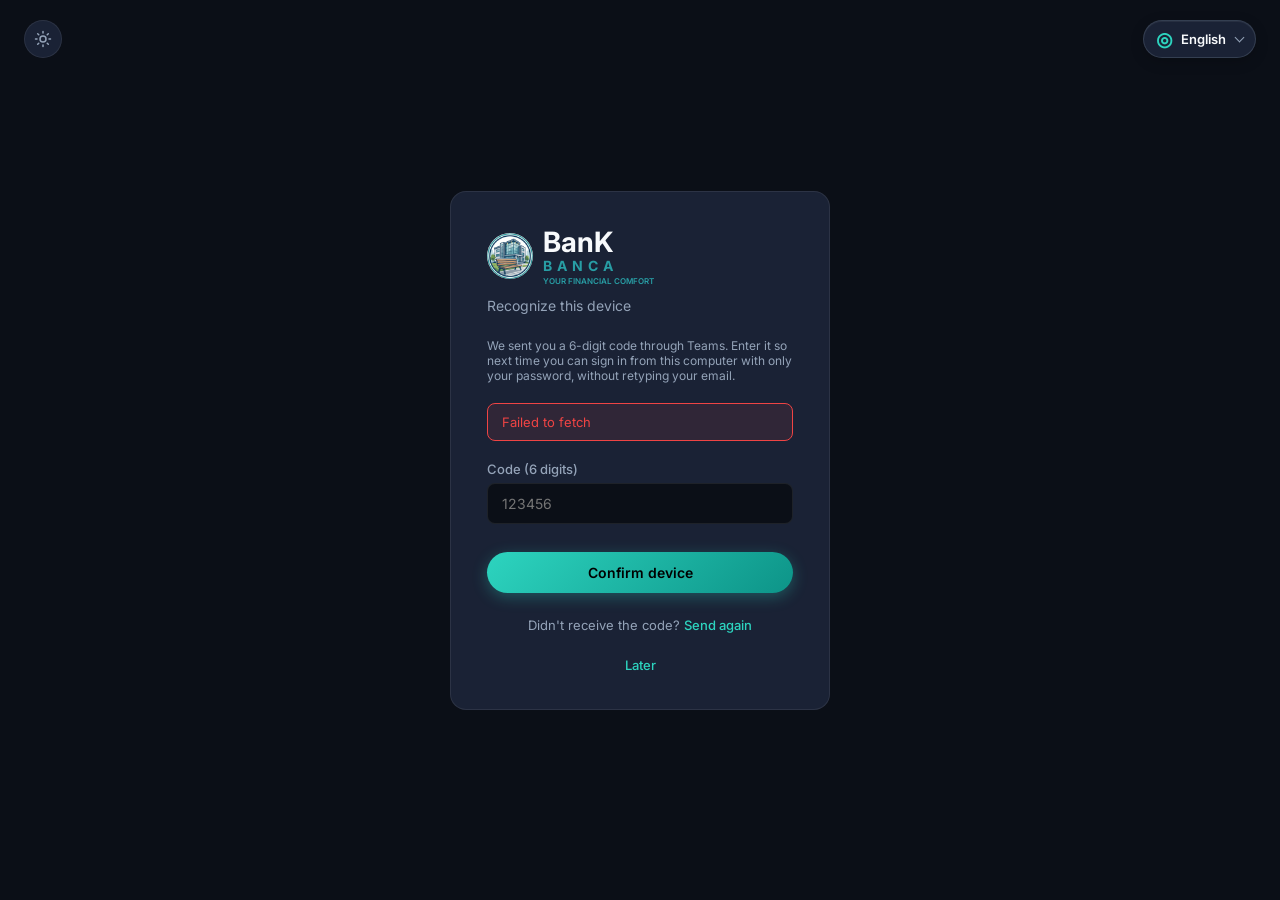
==== frontend/enroll-device.html @ 0f559b2b "first commit" ====
<!DOCTYPE html>
<html lang="en" data-i18n-title="enrollment.title">
<head>
    <script>try { if (localStorage.getItem('bank_preferred_language') && localStorage.getItem('bank_preferred_language') !== 'ro') document.documentElement.classList.add('i18n-pending'); } catch (_) {}</script>
    <script>try { if (localStorage.getItem('bank_theme') === 'light') document.documentElement.setAttribute('data-theme', 'light'); } catch (_) {}</script>
    <meta charset="UTF-8">
    <meta name="viewport" content="width=device-width, initial-scale=1.0">
    <title data-i18n="enrollment.title">Verifică dispozitivul - BanK</title>
    <link href="https://fonts.googleapis.com/css2?family=Inter:wght@400;500;600;700&display=swap" rel="stylesheet">
    <link rel="stylesheet" href="style.css">
</head>
<body class="auth-body">
    <div class="auth-page">
        <div class="auth-card">
            <div class="logo">
                <img class="logo-mark" src="static/bank-mark.jpg" alt="">
                <span class="logo-text">
                    <span class="logo-name">BanK</span>
                    <span class="logo-bank">BANCA</span>
                    <span class="logo-tagline" data-i18n="brand.tagline">CONFORTUL TAU FINANCIAR</span>
                </span>
            </div>
            <p class="auth-subtitle" data-i18n="enrollment.heading">Recunoaște acest dispozitiv</p>
            <p class="field-hint" style="margin-bottom: 20px;">
                <span data-i18n="enrollment.description">Ți-am trimis un cod de 6 cifre prin Teams. Introdu-l ca data viitoare să poți intra de pe acest calculator doar cu parola, fără să retastezi emailul.</span>
            </p>

            <div class="auth-error" id="enroll-error" hidden></div>

            <form id="enroll-form">
                <label class="field-label" for="enroll-code" data-i18n="recovery.code_label">Cod (6 cifre)</label>
                <input class="field-input" type="text" id="enroll-code" required inputmode="numeric" pattern="\d{6}" maxlength="6" placeholder="123456" autocomplete="one-time-code">

                <button class="btn btn-primary auth-submit" type="submit" data-i18n="enrollment.confirm">Confirmă dispozitivul</button>
            </form>

            <p class="auth-switch">
                <span data-i18n="recovery.resend_prompt">Nu a venit codul?</span> <a href="#" id="resend-code-link" data-i18n="recovery.resend">Trimite din nou</a>
            </p>
            <p class="auth-switch"><a href="index.html" data-i18n="enrollment.later">Mai târziu</a></p>
        </div>
    </div>

    <script src="api.js"></script>
    <script src="language.js"></script>
    <script src="theme.js"></script>
    <script>
        const errorEl = document.getElementById('enroll-error');

        async function requestCode() {
            try {
                await apiFetch('/trusted-devices/enroll/request', { method: 'POST' });
            } catch (err) {
                errorEl.textContent = err.message;
                errorEl.hidden = false;
            }
        }

        // Fires automatically on load - the user already has a session
        // (they just registered), so there's nothing to type before the
        // first code is sent.
        requestCode();

        document.getElementById('resend-code-link').addEventListener('click', (event) => {
            event.preventDefault();
            errorEl.hidden = true;
            requestCode();
        });

        document.getElementById('enroll-form').addEventListener('submit', async (event) => {
            event.preventDefault();
            errorEl.hidden = true;
            try {
                await apiFetch('/trusted-devices/enroll/verify', {
                    method: 'POST',
                    body: JSON.stringify({ code: document.getElementById('enroll-code').value }),
                });
                window.location.href = 'index.html';
            } catch (err) {
                errorEl.textContent = err.message;
                errorEl.hidden = false;
            }
        });
    </script>
</body>
</html>
---- frontend/style.css ----
:root {
    /* Color Palette (dark theme - default) */
    --bg-dark: #0B0F17;
    --bg-surface: #1A2235;
    --bg-surface-hover: #232d46;
    --primary-teal: #2DD4BF;
    --primary-teal-hover: #1ebba6;
    --secondary-blue: #3b82f6;
    --text-main: #F8FAFC;
    --text-muted: #94A3B8;
    --income-green: #10B981;
    --expense-red: #EF4444;
    --frozen-blue: #7dd3fc;
    --warning-amber: #f59e0b;
    --border-color: rgba(255, 255, 255, 0.08);

    /* The AI avatar's gradient (below) needs to stay vivid in both themes -
       unlike --primary-teal, which gets darkened for the light theme so it
       stays readable as text/borders on white. Kept out of the light-theme
       override block on purpose: same value in both themes. */
    --avatar-gradient-start: #2DD4BF;
    --avatar-gradient-end: #3b82f6;

    /* Text color for the handful of buttons/bubbles filled solid with
       --primary-teal (Generează card virtual, the send button, the user's
       own chat bubble, the active onboarding tab). Black reads fine on the
       vivid mint teal above, but --primary-teal darkens quite a bit for the
       light theme (contrast as *text* on white, see below) and black on
       that darker teal looks muddy - white is the better pairing there. */
    --on-teal-text: #000;

    /* Neutral tint used for subtle fills/hovers on top of a surface (a
       fraction of --text-main, in effect). Flipped to a dark tint in the
       light theme below so hover/fill states stay visible on white. */
    --overlay-02: rgba(255, 255, 255, 0.02);
    --overlay-03: rgba(255, 255, 255, 0.03);
    --overlay-04: rgba(255, 255, 255, 0.04);
    --overlay-05: rgba(255, 255, 255, 0.05);
    --overlay-06: rgba(255, 255, 255, 0.06);
    --overlay-08: rgba(255, 255, 255, 0.08);
    --overlay-1: rgba(255, 255, 255, 0.1);
    --overlay-2: rgba(255, 255, 255, 0.2);
    --overlay-5: rgba(255, 255, 255, 0.5);

    /* Translucent variants of --bg-dark/--bg-surface, for glass-effect
       panels layered over backdrop-filter: blur(). Kept as separate
       properties (rather than computed from the opaque ones) since CSS
       can't derive an rgba() from a hex custom property. */
    --header-bg: rgba(11, 15, 23, 0.8);
    --surface-translucent: rgba(26, 34, 53, 0.95);

    /* Spacing & Layout */
    --border-radius: 16px;
    --border-radius-sm: 8px;
    --sidebar-width: 260px;
    --header-height: 70px;
    --transition: all 0.3s ease;
}

/* --- Light theme ---
   Applied by setting data-theme="light" on <html> (see theme.js). Every
   color above is a custom property, so this block is the only place the
   light palette needs to live - the rest of the stylesheet just reacts. */
[data-theme="light"] {
    --bg-dark: #F1F5F9;
    --bg-surface: #FFFFFF;
    --bg-surface-hover: #EEF2F6;
    /* Darker than the dark-theme teal/blue/green/red so text set in these
       colors (transaction amounts, links, status labels - not just fills)
       stays readable on a white background. */
    --primary-teal: #0F766E;
    --primary-teal-hover: #0D9488;
    --secondary-blue: #2563EB;
    --text-main: #0F172A;
    --text-muted: #55647A;
    --income-green: #059669;
    --expense-red: #DC2626;
    --frozen-blue: #0369A1;
    --warning-amber: #B45309;
    --border-color: #E2E8F0;

    --overlay-02: rgba(15, 23, 42, 0.02);
    --overlay-03: rgba(15, 23, 42, 0.03);
    --overlay-04: rgba(15, 23, 42, 0.04);
    --overlay-05: rgba(15, 23, 42, 0.05);
    --overlay-06: rgba(15, 23, 42, 0.06);
    --overlay-08: rgba(15, 23, 42, 0.08);
    --overlay-1: rgba(15, 23, 42, 0.1);
    --overlay-2: rgba(15, 23, 42, 0.2);
    --overlay-5: rgba(15, 23, 42, 0.5);

    --header-bg: rgba(241, 245, 249, 0.8);
    --surface-translucent: rgba(255, 255, 255, 0.95);

    --on-teal-text: #fff;
}

* {
    margin: 0;
    padding: 0;
    box-sizing: border-box;
    font-family: 'Inter', sans-serif;
}

body {
    background-color: var(--bg-dark);
    color: var(--text-main);
    overflow: hidden; /* Prevent body scroll, handle inside main */
}

.app-container {
    display: flex;
    height: 100vh;
    width: 100vw;
}

/* Sidebar */
.sidebar {
    width: var(--sidebar-width);
    background-color: var(--bg-dark);
    border-right: 1px solid var(--border-color);
    display: flex;
    flex-direction: column;
    padding: 24px;
}

.logo {
    display: flex;
    align-items: center;
    gap: 10px;
    margin-bottom: 40px;
    width: fit-content;
    max-width: 100%;
}

.logo-mark {
    width: 52px;
    height: 52px;
    flex: 0 0 52px;
    border-radius: 50%;
    object-fit: cover;
}

.logo-text {
    display: flex;
    min-width: 0;
    flex-direction: column;
    line-height: 1;
}

.logo-name {
    color: var(--text-main);
    font-size: 28px;
    font-weight: 700;
}

.logo-bank {
    color: #289da4;
    font-size: 14px;
    font-weight: 700;
    letter-spacing: 5px;
    margin-top: 3px;
}

.logo-tagline {
    color: #289da4;
    font-size: 8px;
    font-weight: 600;
    margin-top: 4px;
    white-space: nowrap;
}

.sidebar .logo {
    align-self: center;
}

.nav-menu {
    display: flex;
    flex-direction: column;
    gap: 12px;
}

.conversation-history {
    display: flex;
    flex: 1;
    min-height: 0;
    flex-direction: column;
    margin-top: 24px;
    padding-top: 20px;
    border-top: 1px solid var(--border-color);
}

.conversation-history[hidden] {
    display: none;
}

.conversation-history-header {
    padding: 0 8px 10px;
}

.conversation-history-header h2 {
    color: var(--text-muted);
    font-size: 11px;
    font-weight: 600;
    letter-spacing: 0.06em;
    text-transform: uppercase;
}

.conversation-history-list {
    display: flex;
    min-height: 0;
    flex-direction: column;
    gap: 4px;
    overflow-y: auto;
    scrollbar-color: var(--bg-surface-hover) transparent;
    scrollbar-width: thin;
}

.conversation-history-list::-webkit-scrollbar {
    width: 6px;
}

.conversation-history-list::-webkit-scrollbar-track {
    background: transparent;
}

.conversation-history-list::-webkit-scrollbar-thumb {
    background-color: var(--bg-surface-hover);
    border: 1px solid var(--bg-dark);
    border-radius: 6px;
}

.conversation-history-item {
    display: flex;
    align-items: center;
    gap: 4px;
    border-radius: var(--border-radius-sm);
}

.conversation-history-item:hover,
.conversation-history-item:focus-within {
    background-color: var(--overlay-03);
}

.conversation-history-item.active {
    background-color: rgba(45, 212, 191, 0.1);
}

.conversation-history-select {
    display: flex;
    min-width: 0;
    flex: 1;
    flex-direction: column;
    gap: 4px;
    padding: 9px 4px 9px 8px;
    border: none;
    background: transparent;
    color: var(--text-main);
    cursor: pointer;
    overflow: hidden;
    text-align: left;
}

.conversation-history-preview {
    overflow: hidden;
    font-size: 12px;
    font-weight: 500;
    text-overflow: ellipsis;
    white-space: nowrap;
}

.conversation-history-time {
    color: var(--text-muted);
    font-size: 11px;
}

.conversation-history-actions {
    display: flex;
    gap: 3px;
    padding-right: 2px;
    opacity: 0;
    transition: var(--transition);
}

.conversation-history-item:hover .conversation-history-actions,
.conversation-history-item:focus-within .conversation-history-actions,
.conversation-history-item.active .conversation-history-actions {
    opacity: 1;
}

.conversation-history-action {
    display: inline-flex;
    width: 22px;
    height: 22px;
    align-items: center;
    justify-content: center;
    padding: 0;
    border: none;
    border-radius: 50%;
    background: transparent;
    color: var(--text-muted);
    cursor: pointer;
}

.conversation-history-action:hover {
    background-color: var(--overlay-08);
    color: var(--text-main);
}

.conversation-history-action i {
    width: 11px;
    height: 11px;
}

.conversation-history-rename-input {
    /* A direct sibling of .conversation-history-select now, not nested
       inside it (see beginConversationRename in app.js) - flex: 1 replaces
       the flex:1 that button would otherwise have contributed, so the
       input still fills the row the same way. */
    flex: 1;
    width: 100%;
    min-width: 0;
    border: 1px solid var(--primary-teal);
    border-radius: 4px;
    background-color: var(--bg-surface);
    color: var(--text-main);
    font-size: 12px;
    outline: none;
    padding: 6px 8px;
}

.conversation-history-empty,
.conversation-history-error {
    padding: 10px 8px;
    color: var(--text-muted);
    font-size: 12px;
    line-height: 1.4;
}

.conversation-history-error {
    color: var(--expense-red);
}

.nav-item {
    display: flex;
    align-items: center;
    gap: 12px;
    padding: 14px 16px;
    background: transparent;
    border: none;
    color: var(--text-muted);
    font-size: 15px;
    font-weight: 500;
    cursor: pointer;
    border-radius: var(--border-radius-sm);
    transition: var(--transition);
    text-align: left;
}

.nav-item:hover {
    color: var(--text-main);
    background-color: var(--overlay-03);
}

.nav-item.active {
    color: var(--primary-teal);
    background-color: rgba(45, 212, 191, 0.1);
}

.nav-item .icon {
    width: 20px;
    height: 20px;
    stroke-width: 2;
}

/* Main Content Area */
.main-content {
    flex: 1;
    display: flex;
    flex-direction: column;
    height: 100%;
}

/* Header */
.top-header {
    height: var(--header-height);
    border-bottom: 1px solid var(--border-color);
    display: flex;
    align-items: center;
    justify-content: space-between;
    padding: 0 40px;
    background-color: var(--header-bg);
    backdrop-filter: blur(10px);
    /* backdrop-filter creates its own stacking context, which otherwise traps
       the profile-panel dropdown's z-index below .views-container's content
       (e.g. the balance card) regardless of that dropdown's own z-index -
       lifting the whole header above it here is what actually fixes that. */
    position: relative;
    z-index: 200;
}

.search-bar {
    display: flex;
    align-items: center;
    background-color: var(--bg-surface);
    padding: 10px 16px;
    border-radius: 24px;
    width: 320px;
    border: 1px solid transparent;
    transition: var(--transition);
}

.search-bar .icon {
    width: 20px;
    height: 20px;
    color: var(--text-muted);
    stroke-width: 2;
}

.search-bar:focus-within {
    border-color: var(--primary-teal);
}

.search-bar input {
    background: transparent;
    border: none;
    color: var(--text-main);
    margin-left: 10px;
    width: 100%;
    outline: none;
}

.search-bar input::placeholder {
    color: var(--text-muted);
}

.user-actions {
    display: flex;
    align-items: center;
    gap: 14px;
    position: relative;
    flex-shrink: 0;
}

/* --- Profile menu: auto-hide dropdown opened from the header name/avatar --- */
.profile-panel {
    position: absolute;
    top: calc(100% + 14px);
    right: 0;
    width: 260px;
    background-color: var(--bg-surface);
    border: 1px solid var(--border-color);
    border-radius: var(--border-radius);
    box-shadow: 0 20px 50px rgba(0, 0, 0, 0.5);
    padding: 12px;
    z-index: 150;
}

.profile-panel[hidden] { display: none; }

.profile-panel-header {
    padding: 8px 12px 14px;
    margin-bottom: 8px;
    border-bottom: 1px solid var(--border-color);
}
.profile-panel-name { font-size: 15px; font-weight: 600; }
.profile-panel-email { font-size: 12px; color: var(--text-muted); margin-top: 2px; }

.profile-menu-item {
    display: flex;
    align-items: center;
    gap: 12px;
    width: 100%;
    padding: 10px 12px;
    background: transparent;
    border: none;
    border-radius: var(--border-radius-sm);
    color: var(--text-main);
    font-size: 14px;
    font-weight: 500;
    text-align: left;
    cursor: pointer;
    transition: var(--transition);
}

.profile-menu-item:hover { background-color: var(--overlay-06); }

.profile-menu-item .icon { width: 18px; height: 18px; color: var(--text-muted); stroke-width: 2; }

/* --- Notifications dropdown: anchored under the bell (left of .user-actions,
   unlike the profile menu which anchors right under the name/avatar) --- */
.notifications-panel {
    left: 0;
    right: auto;
    width: 340px;
    max-height: calc(100vh - 110px);
    overflow-y: auto;
    padding: 0;
}

.notifications-panel .profile-panel-header { padding: 14px 16px; margin-bottom: 0; }

#notifications-list { padding: 8px; }

.notification-item {
    display: flex;
    gap: 12px;
    padding: 12px;
    border-radius: var(--border-radius-sm);
}

.notification-item.unread { background-color: rgba(45, 212, 191, 0.06); }

.notification-item .notification-dot {
    flex-shrink: 0;
    width: 8px;
    height: 8px;
    border-radius: 50%;
    background-color: var(--primary-teal);
    margin-top: 6px;
}

.notification-item.unread .notification-dot { visibility: visible; }
.notification-item:not(.unread) .notification-dot { visibility: hidden; }

.notification-item .notification-title { font-size: 14px; font-weight: 600; }
.notification-item .notification-body { font-size: 13px; color: var(--text-muted); margin-top: 2px; }
.notification-item .notification-time { font-size: 11px; color: var(--text-muted); margin-top: 6px; }

/* --- Standalone cards: destinations reached only via the profile menu --- */
.standalone-card {
    background-color: var(--bg-surface);
    border: 1px solid var(--border-color);
    border-radius: var(--border-radius);
    padding: 40px;
    max-width: 480px;
    /* Stays visible above #face-flashlight-overlay (z-index 90) while its
       camera is active - see the flashlight comment near .modal-overlay. */
    position: relative;
    z-index: 91;
}

.standalone-card.centered { text-align: center; }

/* --- Face login camera (enrollment view + login.html) --- */
.face-camera-wrap {
    width: 100%;
    max-width: 360px;
    aspect-ratio: 4 / 3;
    margin: 0 auto;
    background-color: var(--bg-dark);
    border: 1px solid var(--border-color);
    border-radius: var(--border-radius-sm);
    overflow: hidden;
}

.face-camera-wrap video {
    width: 100%;
    height: 100%;
    object-fit: cover;
    display: block;
    transform: scaleX(-1); /* mirror, like a real camera preview */
}

.notification-btn {
    background: transparent;
    border: none;
    color: var(--text-muted);
    font-size: 20px;
    cursor: pointer;
    position: relative;
}

.notification-btn .icon {
    width: 20px;
    height: 20px;
    stroke-width: 2;
}

/* Numbered pill, not a plain dot: shows the actual unread count so "seen"
   (see notification-item.unread below) has a number to count down from,
   not just a presence/absence signal. Caps its own display text at "9+"
   in JS (see refreshNotificationsBadge) - width stays a circle up to two
   digits, then grows into a pill for "9+" without ever clipping. */
.notification-btn .badge {
    position: absolute;
    top: -5px;
    right: -7px;
    min-width: 16px;
    height: 16px;
    padding: 0 4px;
    background-color: var(--primary-teal);
    color: var(--bg-dark);
    border: 2px solid var(--bg-surface);
    border-radius: 999px;
    font-size: 10px;
    font-weight: 700;
    line-height: 12px;
    text-align: center;
    box-sizing: border-box;
}

.avatar {
    width: 40px;
    height: 40px;
    border-radius: 50%;
    cursor: pointer;
    overflow: hidden;
}

.avatar img {
    width: 100%;
    height: 100%;
    display: block;
    object-fit: cover;
}

.avatar.avatar-emoji {
    display: flex;
    align-items: center;
    justify-content: center;
    font-size: 20px;
    background: linear-gradient(135deg, var(--primary-teal) 0%, #0d9488 100%);
}

.user-profile {
    display: flex;
    align-items: center;
    gap: 10px;
    cursor: pointer;
}

.user-profile span {
    font-size: 14px;
    font-weight: 500;
    color: var(--text-main);
    max-width: 150px;
    overflow: hidden;
    text-overflow: ellipsis;
    white-space: nowrap;
}

/* Views Container */
.views-container {
    flex: 1;
    overflow-y: auto;
    padding: 40px;
}

.view {
    display: none;
    animation: fadeIn 0.4s ease;
}

.view.active {
    display: block;
}

@keyframes fadeIn {
    from { opacity: 0; transform: translateY(10px); }
    to { opacity: 1; transform: translateY(0); }
}

/* --- Profile view (avatar picker) --- */
.profile-avatar-preview {
    width: 96px;
    height: 96px;
    border-radius: 50%;
    background: linear-gradient(135deg, var(--primary-teal) 0%, #0d9488 100%);
    display: flex;
    align-items: center;
    justify-content: center;
    font-size: 48px;
    margin: 0 auto 16px;
}

.profile-subtitle {
    color: var(--text-muted);
    margin-bottom: 24px;
}

.emoji-grid {
    display: grid;
    grid-template-columns: repeat(5, 1fr);
    gap: 12px;
}

.emoji-option {
    font-size: 24px;
    padding: 12px;
    border-radius: var(--border-radius-sm);
    border: 1px solid var(--border-color);
    background-color: var(--overlay-03);
    cursor: pointer;
    transition: var(--transition);
}

.emoji-option:hover {
    background-color: var(--overlay-08);
}

.emoji-option.selected {
    border-color: var(--primary-teal);
    background-color: rgba(45, 212, 191, 0.15);
}

/* Common Components */
.btn {
    padding: 12px 24px;
    border-radius: 24px;
    font-weight: 600;
    font-size: 14px;
    cursor: pointer;
    transition: var(--transition);
    display: inline-flex;
    align-items: center;
    gap: 8px;
    border: none;
}

/* display:inline-flex above beats the browser's default [hidden] rule at
   equal specificity (author stylesheet wins ties) - without this, a
   hidden .btn (e.g. face-capture buttons toggled by JS) stays visible. */
.btn[hidden] {
    display: none;
}

.btn-primary {
    background: linear-gradient(135deg, var(--primary-teal) 0%, #0d9488 100%);
    color: var(--on-teal-text);
    box-shadow: 0 4px 15px rgba(45, 212, 191, 0.3);
}

.btn-primary:hover {
    transform: translateY(-2px);
    box-shadow: 0 6px 20px rgba(45, 212, 191, 0.4);
}

.btn-secondary {
    background-color: var(--overlay-05);
    color: var(--text-main);
    border: 1px solid var(--border-color);
}

.btn-secondary:hover {
    background-color: var(--overlay-1);
}

.btn-danger {
    background: linear-gradient(135deg, #ef4444 0%, #b91c1c 100%);
    color: #fff;
    box-shadow: 0 4px 15px rgba(239, 68, 68, 0.3);
}

.btn-danger:hover {
    transform: translateY(-2px);
    box-shadow: 0 6px 20px rgba(239, 68, 68, 0.4);
}

.section-title {
    font-size: 18px;
    font-weight: 600;
    margin-bottom: 20px;
    color: var(--text-main);
}

.view-title {
    font-size: 28px;
    font-weight: 700;
    margin-bottom: 30px;
}

/* --- View 1: Dashboard --- */
.dashboard-header {
    margin-bottom: 40px;
}

.total-balance-card {
    background-color: var(--bg-surface);
    padding: 30px;
    border-radius: var(--border-radius);
    border: 1px solid var(--border-color);
    position: relative;
    overflow: hidden;
}

.total-balance-card::before {
    content: '';
    position: absolute;
    top: -50%;
    right: -20%;
    width: 300px;
    height: 300px;
    background: radial-gradient(circle, rgba(45,212,191,0.15) 0%, rgba(0,0,0,0) 70%);
    border-radius: 50%;
    z-index: 0;
}

.total-balance-card > * {
    position: relative;
    z-index: 1;
}

.label {
    color: var(--text-muted);
    font-size: 14px;
    text-transform: uppercase;
    letter-spacing: 1px;
}

.balance {
    font-size: 48px;
    font-weight: 700;
    margin: 10px 0 24px 0;
}

.balance .minor {
    color: var(--text-muted);
    font-size: 24px;
}

.total-balance-card .actions {
    display: flex;
    gap: 16px;
}

.dashboard-grid {
    display: grid;
    grid-template-columns: 2fr 1fr;
    gap: 30px;
}

.accounts-grid {
    display: grid;
    grid-template-columns: repeat(auto-fill, minmax(200px, 1fr));
    gap: 20px;
}

.account-card {
    position: relative;
    background-color: var(--bg-surface);
    padding: 20px;
    border-radius: var(--border-radius);
    border: 1px solid var(--border-color);
    transition: var(--transition);
    cursor: pointer;
}

.acc-statement-btn {
    position: absolute;
    top: 16px;
    right: 16px;
    background: none;
    border: none;
    color: var(--text-muted);
    cursor: pointer;
    padding: 4px;
    line-height: 1;
    border-radius: 6px;
}
.acc-statement-btn:hover { color: var(--primary-teal); background-color: var(--overlay-06); }
.acc-statement-btn svg { width: 18px; height: 18px; }

.account-card:hover {
    background-color: var(--bg-surface-hover);
    transform: translateY(-3px);
}

.acc-icon {
    width: 40px;
    height: 40px;
    border-radius: 12px;
    display: flex;
    align-items: center;
    justify-content: center;
    font-size: 20px;
    margin-bottom: 16px;
    background-color: var(--overlay-05);
}

.acc-info h3 {
    font-size: 15px;
    font-weight: 600;
}

.acc-info p {
    font-size: 13px;
    color: var(--text-muted);
    margin-top: 4px;
}

.acc-balance {
    margin-top: 16px;
    font-size: 18px;
    font-weight: 700;
}

/* Count-up/down feedback for balance figures (see animateBalance in app.js):
   a brief green/red tint while the number is ticking toward its new value,
   fading back to the normal text color once the animation finishes. */
.acc-balance, .balance, .pot-amounts {
    transition: color 0.4s ease;
}
.balance-flash-up { color: var(--income-green); }
.balance-flash-down { color: var(--expense-red); }

.transactions-list {
    background-color: var(--bg-surface);
    border-radius: var(--border-radius);
    border: 1px solid var(--border-color);
    padding: 10px 20px;
}

.transaction-item {
    display: flex;
    align-items: center;
    padding: 16px 0;
    border-bottom: 1px solid var(--border-color);
}

.transaction-item:last-child {
    border-bottom: none;
}

.tx-icon {
    width: 40px;
    height: 40px;
    border-radius: 50%;
    display: flex;
    align-items: center;
    justify-content: center;
    font-size: 18px;
    background-color: var(--overlay-05);
    margin-right: 16px;
}

.tx-details {
    flex: 1;
}

.tx-details h4 {
    font-size: 15px;
    font-weight: 500;
}

.tx-details .time {
    font-size: 12px;
    color: var(--text-muted);
    margin-top: 4px;
    display: block;
}

.tx-amount {
    font-weight: 600;
    font-size: 15px;
}

.tx-amount.positive { color: var(--income-green); }
.tx-amount.negative { color: var(--text-main); } /* Revolut usually keeps it white/black for expense */

/* --- View: All Transactions (grouped by month) --- */
.section-header-row {
    display: flex;
    align-items: center;
    justify-content: space-between;
    margin-bottom: 20px;
}

.section-header-row .section-title { margin-bottom: 0; }

.link-btn {
    background: none;
    border: none;
    color: var(--primary-teal);
    font-size: 13px;
    font-weight: 600;
    cursor: pointer;
    padding: 0;
}

.link-btn:hover { text-decoration: underline; }

.month-group { margin-bottom: 30px; }

.month-header {
    font-size: 13px;
    font-weight: 600;
    text-transform: uppercase;
    letter-spacing: 0.06em;
    color: var(--text-muted);
    margin-bottom: 12px;
}

/* --- View 2: AI Chat --- */
.chat-container {
    display: flex;
    flex-direction: column;
    height: calc(100vh - var(--header-height) - 80px);
    background-color: var(--bg-surface);
    border-radius: var(--border-radius);
    border: 1px solid var(--border-color);
    overflow: hidden;
}

.chat-header {
    display: flex;
    align-items: center;
    padding: 20px;
    border-bottom: 1px solid var(--border-color);
    background-color: var(--surface-translucent);
}

.chat-header .ai-avatar {
    width: 48px;
    height: 48px;
    flex-shrink: 0;
    border-radius: 50%;
    background: linear-gradient(135deg, var(--avatar-gradient-start), var(--avatar-gradient-end));
    display: flex;
    align-items: center;
    justify-content: center;
    font-size: 24px;
    margin-right: 16px;
    /* Always a saturated teal/blue fill regardless of theme, so the icon
       needs to stay a fixed light color for contrast rather than following
       --text-main (which turns dark navy in the light theme and would go
       muddy against the teal end of the gradient). */
    color: #fff;
}

.ai-info h2 { font-size: 18px; }
.ai-info .status { font-size: 12px; color: var(--primary-teal); }

.chat-messages {
    flex: 1;
    padding: 20px;
    overflow-y: auto;
    display: flex;
    flex-direction: column;
    gap: 20px;
}

.message {
    display: flex;
    align-items: flex-start;
    max-width: 80%;
}

.message.ai { align-self: flex-start; }
.message.user { align-self: flex-end; flex-direction: row-reverse; }

.message .avatar {
    width: 32px;
    height: 32px;
    flex-shrink: 0;
    border-radius: 50%;
    background: linear-gradient(135deg, var(--avatar-gradient-start), var(--avatar-gradient-end));
    display: flex;
    align-items: center;
    justify-content: center;
    font-size: 14px;
    margin-right: 12px;
    color: #fff;
}
.message.user .avatar { margin-right: 0; margin-left: 12px; }

/* Column wrapper (see app.js appendChatBubble) so the agent tag stacks above
   the bubble instead of sitting beside it in .message's flex row. */
.message-content {
    display: flex;
    flex-direction: column;
    min-width: 0;
}

.agent-tag {
    position: relative;
    display: inline-block;
    width: fit-content;
    font-size: 0.75rem;
    color: var(--text-muted);
    opacity: 0.7;
    margin-bottom: 4px;
    padding: 2px 8px;
    border-radius: 10px;
    background: var(--overlay-05);
    cursor: help;
}

/* Custom tooltip (replaces the OS-styled `title` attribute tooltip) - same
   dark-surface convention as .spending-donut-tooltip. Below the tag since
   the tag sits at the top of an AI bubble, so there's rarely room above it. */
.agent-tag-tooltip {
    position: absolute;
    top: calc(100% + 8px);
    left: 0;
    min-width: 240px;
    max-width: 320px;
    padding: 8px 10px;
    background-color: var(--bg-dark);
    border: 1px solid var(--bg-surface-hover);
    border-radius: 6px;
    font-size: 0.75rem;
    line-height: 1.5;
    color: var(--text-main);
    white-space: normal;
    box-shadow: 0 4px 12px rgba(0, 0, 0, 0.4);
    z-index: 100;
    opacity: 0;
    pointer-events: none;
    transform: translateY(-4px);
    transition: opacity 120ms ease, transform 120ms ease;
}

/* A multi-agent turn (Step 15 cross-agent handoff): "-> Analiza -> Bancar".
   Slightly less faded than a single-agent tag - a turn that changed hands is
   worth noticing, where the ordinary one-agent tag is background metadata. */
.agent-tag-chain {
    opacity: 0.85;
}

.agent-tag-tooltip div + div {
    margin-top: 2px;
}

/* Per-hop heading inside a chain tooltip, so three "Motiv:" rows in a row
   still say which agent each belongs to. */
.agent-tag-tooltip-hop {
    margin-top: 8px;
    font-weight: 600;
    color: var(--text-muted);
}

.agent-tag-tooltip-hop:first-child {
    margin-top: 0;
}

.agent-tag-tooltip::before {
    content: '';
    position: absolute;
    top: -4px;
    left: 12px;
    width: 8px;
    height: 8px;
    background-color: var(--bg-dark);
    border-left: 1px solid var(--bg-surface-hover);
    border-top: 1px solid var(--bg-surface-hover);
    transform: rotate(45deg);
}

.agent-tag:hover .agent-tag-tooltip,
.agent-tag:focus-visible .agent-tag-tooltip {
    opacity: 1;
    pointer-events: auto;
    transform: translateY(0);
}

.message .bubble {
    padding: 14px 18px;
    border-radius: 18px;
    font-size: 14px;
    line-height: 1.5;
}

.message.ai .bubble {
    background-color: var(--overlay-05);
    border-bottom-left-radius: 4px;
}

.message.user .bubble {
    background-color: var(--primary-teal);
    color: var(--on-teal-text);
    border-bottom-right-radius: 4px;
}

/* Copy and read-aloud controls, appended under every real AI reply (see
   appendChatBubble in app.js - skipped for the transient typing bubble).
   align-self keeps the row a compact left-anchored control rather than
   stretching full-width like .message-content's other flex children. */
.message-actions {
    display: flex;
    align-self: flex-start;
    gap: 2px;
    margin-top: 6px;
}

.message-copy-btn,
.message-speak-btn {
    display: inline-flex;
    align-items: center;
    gap: 4px;
    padding: 4px 6px;
    background: transparent;
    border: none;
    border-radius: var(--border-radius-sm);
    color: var(--text-muted);
    font-size: 12px;
    cursor: pointer;
    transition: var(--transition);
}

.message-copy-btn:hover,
.message-copy-btn:focus-visible,
.message-speak-btn:hover,
.message-speak-btn:focus-visible {
    color: var(--text-main);
    background-color: var(--overlay-06);
    outline: none;
}

.message-copy-btn .icon,
.message-speak-btn .icon {
    width: 13px;
    height: 13px;
    stroke-width: 2;
}

/* Quick, subtle confirmation: the icon swaps to a checkmark and tints
   income-green for a moment (see the setTimeout in app.js), then both
   revert - no layout shift, no popup. */
.message-copy-btn.is-copied {
    color: var(--income-green);
}

/* Stays teal - not a brief pulse like .is-copied above - for as long as the
   message is actually playing, since unlike the copy confirmation this
   reflects real, possibly multi-second, ongoing state (see the stop-glyph
   swap and stopMessageSpeech in app.js). */
.message-speak-btn.is-speaking {
    color: var(--primary-teal);
}

/* Assistant is thinking: same bubble, a quiet label over three pulsing dots. */
.typing-label {
    font-size: 12px;
    color: var(--text-muted);
    margin-bottom: 6px;
}

.typing-dots {
    display: flex;
    align-items: center;
    gap: 5px;
}

.typing-dot {
    width: 7px;
    height: 7px;
    border-radius: 50%;
    background-color: var(--text-muted);
    animation: typing-pulse 1.2s ease-in-out infinite;
}

.typing-dot:nth-child(2) { animation-delay: 0.2s; }
.typing-dot:nth-child(3) { animation-delay: 0.4s; }

@keyframes typing-pulse {
    0%, 60%, 100% { opacity: 0.3; }
    30% { opacity: 1; }
}

@media (prefers-reduced-motion: reduce) {
    .typing-dot { animation: none; opacity: 0.6; }
}

/* A failed request reads as an assistant turn, but visibly not a real answer. */
.message.ai .bubble.error {
    background-color: rgba(239, 68, 68, 0.12);
    border: 1px solid rgba(239, 68, 68, 0.35);
    color: var(--text-main);
}

/* Projection Widget inside AI chat */
.projection-widget {
    margin-top: 16px;
    background-color: rgba(0,0,0,0.2);
    padding: 16px;
    border-radius: 12px;
    border: 1px solid rgba(45,212,191,0.2);
}

.chart-placeholder { margin-bottom: 12px; }
.progress-bar-bg {
    height: 8px;
    background-color: var(--overlay-1);
    border-radius: 4px;
    overflow: hidden;
}
.progress-bar-fill {
    height: 100%;
    background-color: var(--primary-teal);
    border-radius: 4px;
}
.projection-text { font-size: 13px; color: var(--text-main); }

/* Human-in-the-loop card */
.human-in-the-loop-card {
    margin-top: 16px;
    background: linear-gradient(145deg, rgba(45,212,191,0.1) 0%, rgba(0,0,0,0.2) 100%);
    border: 1px solid var(--primary-teal);
    padding: 16px;
    border-radius: 12px;
}

.action-proposal strong {
    color: var(--primary-teal);
    font-size: 13px;
    text-transform: uppercase;
    letter-spacing: 0.5px;
    display: block;
    margin-bottom: 8px;
}

.proposal-field {
    display: flex;
    justify-content: space-between;
    font-size: 13px;
    padding: 4px 0;
    border-bottom: 1px solid var(--overlay-06);
}
.proposal-field span:first-child { color: var(--text-muted); }
.proposal-field span:last-child { font-weight: 500; text-align: right; }

.proposal-actions {
    display: flex;
    gap: 10px;
    margin-top: 14px;
}
.proposal-actions .btn { flex: 1; justify-content: center; padding: 8px 16px; font-size: 13px; }

.proposal-confirmed {
    color: var(--income-green);
    font-weight: 500;
    display: flex;
    align-items: center;
    gap: 8px;
}
.proposal-confirmed .icon { width: 18px; height: 18px; }

.proposal-cancelled {
    color: var(--text-muted);
    font-style: italic;
}

.action-proposal p { font-size: 14px; margin-bottom: 16px; }

.hitl-actions {
    display: flex;
    gap: 12px;
}

.chat-input-area {
    padding: 20px;
    border-top: 1px solid var(--border-color);
    display: flex;
    gap: 12px;
}

.chat-input {
    flex: 1;
    background-color: var(--overlay-05);
    border: 1px solid var(--border-color);
    padding: 14px 20px;
    border-radius: 24px;
    color: var(--text-main);
    outline: none;
}
.chat-input:focus { border-color: var(--primary-teal); }

.btn-send {
    width: 48px;
    height: 48px;
    border-radius: 50%;
    background-color: var(--primary-teal);
    color: var(--on-teal-text);
    border: none;
    font-size: 18px;
    cursor: pointer;
    display: flex;
    align-items: center;
    justify-content: center;
    transition: var(--transition);
}
.btn-send:hover { transform: scale(1.05); }
.btn-send:disabled { opacity: 0.5; cursor: not-allowed; transform: none; }

/* --- View 3: Cards Management --- */
.cards-carousel {
    display: flex;
    gap: 30px;
    margin-bottom: 40px;
    overflow-x: auto;
    padding-bottom: 20px;
}

/* Unlike most components, this card doesn't just re-theme its existing
   colors - it gets a genuinely different look per theme (dark gradient vs.
   a light pastel one below), so its children (card number, labels, status
   badge, the limit/cancel buttons) can keep reading the page's ordinary
   --text-main/--text-muted/accent variables and stay well-contrasted
   without any card-specific overrides: those variables are already tuned
   for whichever background - dark or light - the active theme puts here. */
.credit-card {
    min-width: 340px;
    height: 210px;
    border-radius: 20px;
    padding: 24px;
    display: flex;
    flex-direction: column;
    justify-content: space-between;
    position: relative;
    overflow: hidden;
    box-shadow: 0 10px 30px rgba(0,0,0,0.3);
    color: var(--text-main);
}

.credit-card.virtual {
    background: linear-gradient(135deg, #1e293b 0%, #0f172a 100%);
    border: 1px solid var(--primary-teal);
}

.credit-card.virtual::after {
    content: '';
    position: absolute;
    top: 0; right: 0; bottom: 0; left: 0;
    background: radial-gradient(circle at top right, rgba(45,212,191,0.2) 0%, transparent 60%);
}

.credit-card.physical {
    background: linear-gradient(135deg, #334155 0%, #1e293b 100%);
    border: 1px solid rgba(255,255,255,0.1);
}

/* Light theme: a real card here would still be dark in real life (like the
   language-selector trigger, this one keeps its own identity rather than
   inverting to look like a form field), but a flat reuse of the dark
   gradient reads as a jarring black cutout on an otherwise white page. A
   pale, glassy tint keeps the same "card" identity while sitting naturally
   on light surfaces. */
[data-theme="light"] .credit-card.virtual {
    background: linear-gradient(135deg, #F0FDFA 0%, #99F6E4 100%);
    border: 1px solid var(--primary-teal);
}

[data-theme="light"] .credit-card.virtual::after {
    background: radial-gradient(circle at top right, rgba(13, 148, 136, 0.16) 0%, transparent 60%);
}

[data-theme="light"] .credit-card.physical {
    background: linear-gradient(135deg, #F8FAFC 0%, #E2E8F0 100%);
    border: 1px solid rgba(15, 23, 42, 0.12);
}

.card-header {
    display: flex;
    justify-content: space-between;
    align-items: center;
    position: relative;
    z-index: 1;
}

.card-type {
    font-size: 12px;
    text-transform: uppercase;
    letter-spacing: 1px;
    color: var(--text-muted);
}

.card-logo {
    font-weight: 700;
    font-style: italic;
    font-size: 20px;
}

.card-number {
    font-size: 22px;
    letter-spacing: 2px;
    font-family: monospace;
    position: relative;
    z-index: 1;
}

.card-footer {
    display: flex;
    justify-content: space-between;
    align-items: flex-end;
    position: relative;
    z-index: 1;
}

.card-details {
    display: flex;
    gap: 20px;
}

.detail { display: flex; flex-direction: column; }
.detail .label { font-size: 10px; color: var(--text-muted); margin-bottom: 4px; }
.detail span { font-size: 14px; }

.card-secret {
    font-family: monospace;
    letter-spacing: 1px;
}

/* Reused far beyond the credit-card eye toggle it's named after - also the
   chat attach/mic buttons and the copy-IBAN/referral buttons, all sitting on
   a regular (theme-aware) surface, so its fill uses the overlay vars here. */
.card-eye-btn {
    align-self: center;
    display: inline-flex;
    align-items: center;
    justify-content: center;
    width: 28px;
    height: 28px;
    background: var(--overlay-08);
    border: 1px solid var(--overlay-2);
    color: var(--text-muted);
    border-radius: 50%;
    cursor: pointer;
    flex-shrink: 0;
}

.card-eye-btn:hover {
    color: var(--text-main);
    border-color: var(--overlay-5);
}

.chat-mic-btn {
    align-self: center;
    width: 40px;
    height: 40px;
}

.chat-mic-btn.listening {
    color: #fff;
    background: var(--expense-red);
    border-color: var(--expense-red);
    animation: mic-pulse 1.4s ease-in-out infinite;
}

@keyframes mic-pulse {
    0%, 100% { box-shadow: 0 0 0 0 rgba(239, 68, 68, 0.5); }
    50% { box-shadow: 0 0 0 8px rgba(239, 68, 68, 0); }
}

.card-eye-btn i {
    width: 14px;
    height: 14px;
}

/* --- Password show/hide toggle (register, login, forgot/change password) --- */
.password-field-wrapper { position: relative; }

.password-field-wrapper .field-input { padding-right: 44px; }

.password-toggle-btn {
    position: absolute;
    right: 6px;
    top: 50%;
    transform: translateY(-50%);
    display: inline-flex;
    align-items: center;
    justify-content: center;
    width: 28px;
    height: 28px;
    background: transparent;
    border: none;
    color: var(--text-muted);
    cursor: pointer;
    border-radius: 50%;
}

.password-toggle-btn:hover {
    color: var(--text-main);
    background: var(--overlay-08);
}

.password-toggle-btn i {
    width: 16px;
    height: 16px;
}

.cards-actions {
    display: flex;
    gap: 16px;
    margin-bottom: 40px;
}

.card-limits {
    background-color: var(--bg-surface);
    padding: 24px;
    border-radius: var(--border-radius);
    max-width: 500px;
}

.card-limits h3 {
    font-size: 15px;
    margin-bottom: 16px;
}

.limit-info {
    display: flex;
    justify-content: space-between;
    font-size: 13px;
    margin-bottom: 10px;
    color: var(--text-muted);
}

.progress-bg {
    height: 10px;
    background-color: var(--overlay-05);
    border-radius: 5px;
    overflow: hidden;
}

.progress-fill {
    height: 100%;
    background-color: var(--primary-teal);
    border-radius: 5px;
}
.progress-fill.teal { background-color: var(--primary-teal); }
.progress-fill.blue { background-color: var(--secondary-blue); }
.progress-fill.green { background-color: var(--income-green); }

/* --- View 4: Analytics --- */
.analytics-grid {
    display: grid;
    grid-template-columns: 1.25fr 1fr;
    gap: 30px;
}

.chart-card, .pots-card {
    background-color: var(--bg-surface);
    padding: 30px;
    border-radius: var(--border-radius);
    border: 1px solid var(--border-color);
}

.chart-card h3, .pots-card h3 {
    font-size: 18px;
    margin-bottom: 30px;
}

.donut-chart-container {
    display: flex;
    align-items: center;
    gap: 28px;
}


.spending-donut-wrap {
    position: relative;
    width: 230px;
    height: 230px;
    flex-shrink: 0;
}

.spending-donut {
    width: 100%;
    height: 100%;
    overflow: visible;
}

/* The invisible hit target: stays at rest (--rot only, no hover translate/
   scale) so hovering it can never move it out from under the pointer - see
   buildSpendingDonutSegments's docstring for why this has to be a separate
   element from the animated, visible fill circle below. */
.spending-segment-hit {
    transform-box: fill-box;
    transform-origin: center;
    transform: rotate(var(--rot));
    pointer-events: stroke;
    cursor: pointer;
}

/* Positioning + the mount animation + the hover pop-out are ALL one
   `transform` chain, driven purely by custom properties so every state
   change (mount, hover) is just a var() override the browser can transition
   smoothly - see buildSpendingDonutSegments for why translate/rotate/scale
   live together here instead of split across a parent <g>'s SVG attribute.
   pointer-events: none because this is the element that moves on hover -
   the sibling .spending-segment-hit above is what's actually hit-tested. */
.spending-segment-fill {
    transform-box: fill-box;
    transform-origin: center;
    --hx: 0px;
    --hy: 0px;
    --scale: 0.55;
    transform: translate(var(--hx), var(--hy)) rotate(var(--rot)) scale(var(--scale));
    opacity: 0;
    filter: drop-shadow(0 2px 3px rgba(0, 0, 0, 0.35));
    transition: filter 0.2s ease;
    pointer-events: none;
}

/* Mount phase only: the staggered (--seg-delay) grow-in. Swapped for
   .is-mounted's fast, undelayed transition once the entrance finishes (see
   renderSpendingDonut) so hovering a later slice never inherits its mount
   delay and feels laggy to respond. */
.spending-donut-wrap.is-mounting .spending-segment-fill {
    --scale: 1;
    opacity: 1;
    transition:
        transform 0.5s cubic-bezier(0.16, 1, 0.3, 1) var(--seg-delay, 0ms),
        opacity 0.4s ease var(--seg-delay, 0ms),
        filter 0.2s ease;
}

.spending-donut-wrap.is-mounted .spending-segment-fill {
    --scale: 1;
    opacity: 1;
    transition:
        transform 0.2s cubic-bezier(0.34, 1.56, 0.64, 1),
        opacity 0.2s ease,
        filter 0.2s ease;
}

/* Hover/focus "pop": the slice pushes outward along its own radius (--hx-
   active/--hy-active, precomputed per slice) and brightens; every other
   slice dims so a colorblind user can confirm "this slice = this category"
   by highlight and position, never by matching hues alone (see
   wireSpendingCategoryHover). */
.spending-donut.has-active .spending-segment:not(.is-active) .spending-segment-fill {
    opacity: 0.28;
}

.spending-segment.is-active .spending-segment-fill {
    --hx: var(--hx-active);
    --hy: var(--hy-active);
    --scale: 1.05;
    filter: drop-shadow(0 4px 8px rgba(0, 0, 0, 0.45)) brightness(1.12);
}

.spending-segment:focus-visible .spending-segment-fill {
    outline: 2px solid var(--text-main);
    outline-offset: 2px;
}

.spending-donut-center {
    position: absolute;
    top: 50%;
    left: 50%;
    transform: translate(-50%, -50%);
    display: flex;
    flex-direction: column;
    align-items: center;
    gap: 2px;
    text-align: center;
    pointer-events: none;
}

.spending-donut-total-label {
    font-size: 13px;
    color: var(--text-muted);
    text-transform: uppercase;
    letter-spacing: 0.04em;
}

.spending-donut-total-value {
    font-size: 21px;
    font-weight: 700;
    color: var(--text-main);
}

.spending-donut-tooltip {
    position: absolute;
    top: -8px;
    left: 50%;
    transform: translate(-50%, -100%);
    display: flex;
    flex-direction: column;
    align-items: center;
    gap: 1px;
    padding: 6px 10px;
    border-radius: var(--border-radius-sm);
    background-color: var(--bg-dark);
    border: 1px solid var(--bg-surface-hover);
    white-space: nowrap;
    pointer-events: none;
    box-shadow: 0 4px 12px rgba(0, 0, 0, 0.4);
}

.spending-donut-tooltip-value { font-size: 15px; font-weight: 700; color: var(--text-main); }
.spending-donut-tooltip-label { font-size: 12px; color: var(--text-muted); }
.spending-donut-tooltip[hidden] { display: none; }

.legend { display: flex; flex-direction: column; gap: 6px; flex: 1; min-width: 0; }
.legend-item {
    display: flex;
    align-items: center;
    font-size: 16px;
    padding: 8px 10px;
    margin: 0 -10px;
    border-radius: var(--border-radius-sm);
    cursor: pointer;
    transition: background-color 0.15s ease, opacity 0.15s ease;
}
.legend-item.is-active { background-color: var(--bg-surface-hover); }
.legend.has-active .legend-item:not(.is-active) { opacity: 0.45; }
.legend-item:focus-visible { outline: 2px solid var(--text-main); outline-offset: -2px; }
.dot { width: 14px; height: 14px; border-radius: 50%; margin-right: 14px; flex-shrink: 0; }

.pots-list { display: flex; flex-direction: column; gap: 24px; }

.pot-item .pot-header {
    display: flex;
    align-items: center;
    margin-bottom: 12px;
}

.pot-icon { font-size: 20px; margin-right: 12px; }
.pot-name { font-weight: 500; flex: 1; }
.pot-amounts { font-size: 13px; color: var(--text-muted); }

/* --- Savings / term-deposit accounts (Investiții & Bugetare) --- */
.savings-product-picker {
    display: grid;
    grid-template-columns: 1fr 1fr;
    gap: 14px;
}

.savings-product-btn {
    display: flex;
    flex-direction: column;
    align-items: flex-start;
    gap: 6px;
    background-color: var(--overlay-03);
    border: 1px solid var(--border-color);
    border-radius: var(--border-radius-sm);
    padding: 16px;
    color: var(--text-main);
    font-family: inherit;
    cursor: pointer;
    text-align: left;
    transition: var(--transition);
}

.savings-product-btn:hover {
    border-color: var(--primary-teal);
    background-color: rgba(45, 212, 191, 0.06);
}

.savings-product-btn .icon {
    width: 22px;
    height: 22px;
    color: var(--primary-teal);
    stroke-width: 1.75;
    margin-bottom: 4px;
}

.savings-product-btn-title { font-weight: 600; font-size: 14px; }
.savings-product-btn-rate { color: var(--primary-teal); font-weight: 600; font-size: 15px; }
.savings-product-btn-desc { color: var(--text-muted); font-size: 12px; }

.savings-account-item .pot-header { margin-bottom: 6px; }
.savings-account-maturity { font-size: 12px; color: var(--text-muted); margin-top: 4px; }
.savings-account-maturity.locked { color: var(--primary-teal); }

.savings-projection-box {
    background-color: rgba(45, 212, 191, 0.08);
    border: 1px solid rgba(45, 212, 191, 0.25);
    border-radius: var(--border-radius-sm);
    padding: 14px 16px;
    margin-top: 16px;
    font-size: 13px;
}

.savings-projection-box .projection-total {
    font-size: 20px;
    font-weight: 700;
    color: var(--primary-teal);
    margin-top: 4px;
}

/* Responsive Adjustments */
@media (max-width: 1024px) {
    .dashboard-grid, .analytics-grid { grid-template-columns: 1fr; }
}

/* --- Auth pages (login.html / register.html) --- */
.auth-body {
    overflow: auto;
    display: flex;
    align-items: center;
    justify-content: center;
    min-height: 100vh;
}

/* Machine-translation control. On auth screens it is fixed; the dashboard
   places the same component naturally in the header action row. */
.language-selector {
    position: relative;
    flex-shrink: 0;
}

.language-selector-trigger {
    display: inline-flex;
    align-items: center;
    height: 38px;
    gap: 8px;
    padding: 0 12px;
    border: 1px solid rgba(148, 163, 184, 0.22);
    border-radius: 999px;
    background: var(--bg-surface);
    box-shadow: inset 0 1px 0 rgba(255, 255, 255, 0.06), 0 4px 14px rgba(0, 0, 0, 0.18);
    color: var(--text-main);
    font: inherit;
    font-size: 13px;
    font-weight: 600;
    cursor: pointer;
    transition: border-color 160ms ease, background 160ms ease, transform 160ms ease;
}

.language-selector-icon {
    color: var(--primary-teal);
    font-size: 19px;
    line-height: 1;
}

.language-selector-current { white-space: nowrap; }

.language-selector-chevron {
    width: 7px;
    height: 7px;
    margin-left: 2px;
    border-right: 1.5px solid var(--text-muted);
    border-bottom: 1.5px solid var(--text-muted);
    transform: translateY(-2px) rotate(45deg);
    transition: transform 160ms ease;
}

.language-selector-trigger[aria-expanded="true"] .language-selector-chevron {
    transform: translateY(2px) rotate(225deg);
}

.language-selector-trigger:hover,
.language-selector-trigger:focus-visible {
    border-color: rgba(45, 212, 191, 0.72);
    background: var(--bg-surface-hover);
    outline: none;
}

.language-selector-menu {
    position: absolute;
    top: calc(100% + 10px);
    right: 0;
    z-index: 500;
    width: 178px;
    padding: 6px;
    border: 1px solid rgba(148, 163, 184, 0.2);
    border-radius: 14px;
    background: var(--bg-surface);
    box-shadow: 0 18px 40px rgba(0, 0, 0, 0.42);
}

.language-selector-menu[hidden] { display: none; }

.language-selector-option {
    display: block;
    width: 100%;
    border: 0;
    border-radius: 9px;
    padding: 10px 11px;
    background: transparent;
    color: var(--text-main);
    font: inherit;
    font-size: 13px;
    text-align: left;
    cursor: pointer;
}

.language-selector-option:hover,
.language-selector-option:focus-visible,
.language-selector-option[aria-selected="true"] {
    background: rgba(45, 212, 191, 0.13);
    color: var(--primary-teal);
    outline: none;
}

.auth-body .language-selector {
    position: fixed;
    top: 20px;
    right: 24px;
    z-index: 1000;
}

/* Dark/light switch injected by theme.js - see the file for why it lives
   there rather than in markup (mirrors how language.js self-injects the
   selector above). Styled like the icon buttons in .user-actions on the
   dashboard/admin header, fixed top-left on the auth pages (which have no
   header) so it never collides with the language selector's own fixed
   position on the right. */
.theme-toggle-btn {
    display: inline-flex;
    align-items: center;
    justify-content: center;
    width: 38px;
    height: 38px;
    flex-shrink: 0;
    background: transparent;
    border: 1px solid var(--border-color);
    border-radius: 50%;
    color: var(--text-muted);
    cursor: pointer;
    transition: var(--transition);
}

.theme-toggle-btn:hover,
.theme-toggle-btn:focus-visible {
    color: var(--text-main);
    background-color: var(--overlay-06);
    border-color: var(--primary-teal);
    outline: none;
}

.theme-toggle-btn svg { display: block; }

.auth-body .theme-toggle-btn {
    position: fixed;
    top: 20px;
    left: 24px;
    z-index: 1000;
    background: var(--bg-surface);
}

/* Returning visitors never see the old language before their cached bundle
   is applied. Romanian is the source language and remains visible. */
html.i18n-pending body { visibility: hidden; }

/* Returning visitors never see the old language before their cached bundle
   is applied. Romanian is the source language and stays visible. */
html.i18n-pending body { visibility: hidden; }

@media (max-width: 640px) {
    .auth-body .language-selector { top: 12px; right: 12px; }
    .auth-body .theme-toggle-btn { top: 12px; left: 12px; }
    .top-header { padding: 0 16px; }
    .search-bar { width: min(220px, 38vw); }
    .user-actions { gap: 8px; }
    .user-profile span { display: none; }
}

.auth-page {
    width: 100%;
    display: flex;
    align-items: center;
    justify-content: center;
    padding: 40px 20px;
}

.auth-card {
    width: 100%;
    max-width: 380px;
    background-color: var(--bg-surface);
    border: 1px solid var(--border-color);
    border-radius: var(--border-radius);
    padding: 36px;
    /* Stays visible above #face-flashlight-overlay (z-index 90) while its
       camera is active - see the flashlight comment near .modal-overlay. */
    position: relative;
    z-index: 91;
}

.auth-card-wide { max-width: 480px; }
.auth-card-comodul-active { max-width: 640px; }

.onboarding-mode-switch {
    display: flex;
    gap: 8px;
    background-color: var(--overlay-03);
    border: 1px solid var(--border-color);
    border-radius: 999px;
    padding: 4px;
    margin-bottom: 24px;
}

.mode-tab {
    flex: 1;
    background: transparent;
    border: none;
    border-radius: 999px;
    padding: 10px 16px;
    font-size: 13px;
    font-weight: 500;
    color: var(--text-muted);
    cursor: pointer;
    transition: var(--transition);
}

.mode-tab:hover { color: var(--text-main); }

.mode-tab.active {
    background-color: var(--primary-teal);
    color: var(--on-teal-text);
}

.comodul-chat-container { height: 480px; }

.comodul-upload-box { padding: 0 20px; margin-bottom: 16px; }

.auth-card .logo {
    margin-bottom: 12px;
}

.auth-card .logo-mark {
    width: 46px;
    height: 46px;
    flex-basis: 46px;
}

.auth-subtitle {
    color: var(--text-muted);
    font-size: 14px;
    margin-bottom: 24px;
}

.auth-error {
    background-color: rgba(239, 68, 68, 0.1);
    border: 1px solid var(--expense-red);
    color: var(--expense-red);
    border-radius: var(--border-radius-sm);
    padding: 10px 14px;
    font-size: 13px;
    margin-bottom: 20px;
}

.auth-success {
    background-color: rgba(16, 185, 129, 0.1);
    border: 1px solid var(--income-green);
    color: var(--income-green);
    border-radius: var(--border-radius-sm);
    padding: 10px 14px;
    font-size: 13px;
    margin-bottom: 20px;
}

.iban-input-row {
    display: flex;
    align-items: center;
    gap: 8px;
}

.iban-input-row .field-input { flex: 1; }

.my-iban-box {
    display: flex;
    align-items: center;
    gap: 10px;
    background-color: var(--overlay-04);
    border: 1px solid var(--border-color);
    border-radius: var(--border-radius-sm);
    padding: 10px 14px;
    margin-bottom: 20px;
}

.my-iban-box .iban-value {
    font-family: monospace;
    font-size: 14px;
    letter-spacing: 1px;
    flex: 1;
}

.contact-item, .payment-item {
    display: flex;
    justify-content: space-between;
    align-items: center;
    padding: 10px 0;
    border-bottom: 1px solid var(--border-color);
    cursor: default;
}

.contact-item:last-child, .payment-item:last-child {
    border-bottom: none;
}

.contact-item { cursor: default; }
.contact-item-fill { cursor: pointer; flex: 1; min-width: 0; }
.contact-item-fill:hover { color: var(--primary-teal); }

.contact-item .name, .payment-item .name {
    font-weight: 500;
    font-size: 14px;
}

.contact-item .iban, .payment-item .meta {
    font-size: 12px;
    color: var(--text-muted);
    font-family: monospace;
}

.contact-subscription-badge {
    display: inline-block;
    background-color: rgba(245, 158, 11, 0.12);
    color: var(--warning-amber);
    font-size: 10px;
    font-weight: 600;
    text-transform: uppercase;
    letter-spacing: 0.03em;
    padding: 2px 8px;
    border-radius: 10px;
    vertical-align: middle;
}

.contact-website {
    display: block;
    font-size: 12px;
    color: var(--primary-teal);
    text-decoration: none;
    overflow: hidden;
    text-overflow: ellipsis;
    white-space: nowrap;
}

.contact-website:hover {
    text-decoration: underline;
}

.payment-item .amount {
    font-weight: 600;
    font-size: 14px;
}

.contact-remove-btn {
    background: none;
    border: none;
    color: var(--text-muted);
    cursor: pointer;
    padding: 4px;
    display: flex;
    align-items: center;
    margin-right: 4px;
}
.contact-remove-btn:hover { color: var(--expense-red); }
.contact-remove-btn i { width: 14px; height: 14px; }

.pots-card-header {
    display: flex;
    justify-content: space-between;
    align-items: center;
}

.btn-icon-add {
    background: none;
    border: 1px solid var(--border-color);
    color: var(--primary-teal);
    border-radius: 50%;
    width: 28px;
    height: 28px;
    display: flex;
    align-items: center;
    justify-content: center;
    cursor: pointer;
}
.btn-icon-add:hover { border-color: var(--primary-teal); }
.btn-icon-add i { width: 16px; height: 16px; }

.inline-add-form {
    display: flex;
    gap: 8px;
    margin: 12px 0;
    flex-wrap: wrap;
}
.inline-add-form .field-input { flex: 1; min-width: 120px; }

.scheduled-transfer-item {
    display: flex;
    justify-content: space-between;
    align-items: center;
    gap: 12px;
    padding: 10px 0;
    border-bottom: 1px solid var(--border-color);
}
.scheduled-transfer-item:last-child { border-bottom: none; }
.scheduled-transfer-item .name { font-weight: 500; font-size: 14px; }
.scheduled-transfer-item .meta { font-size: 12px; color: var(--text-muted); }
.scheduled-transfer-error-note { color: var(--expense-red); }
.scheduled-transfer-actions { display: flex; gap: 12px; flex-shrink: 0; }

.field-label {
    display: block;
    font-size: 13px;
    font-weight: 500;
    color: var(--text-muted);
    margin-bottom: 6px;
    margin-top: 16px;
}

.field-label:first-child { margin-top: 0; }

.field-optional { font-weight: 400; color: var(--text-muted); }

.field-input {
    width: 100%;
    background-color: var(--bg-dark);
    border: 1px solid var(--border-color);
    border-radius: var(--border-radius-sm);
    padding: 11px 14px;
    color: var(--text-main);
    font-size: 14px;
    font-family: inherit;
}

.field-input:focus {
    outline: none;
    border-color: var(--primary-teal);
}

.field-hint {
    font-size: 12px;
    color: var(--text-muted);
    margin-top: 5px;
}

.field-hint.ocr-success { color: var(--income-green); }
.field-hint.ocr-warning { color: var(--expense-red); }

#chat-attach-status {
    margin: -10px 20px 12px;
}

#document-attach-status {
    margin: -10px 20px 12px;
}

.document-chip {
    display: inline-flex;
    align-items: center;
    gap: 8px;
    margin: 12px 20px 0;
    padding: 6px 10px;
    background-color: var(--bg-surface);
    border: 1px solid var(--primary-teal);
    border-radius: var(--border-radius-sm);
    font-size: 12px;
    color: var(--text-muted);
    width: fit-content;
}

/* display:inline-flex above beats the browser's default [hidden] rule at
   equal specificity (author stylesheet wins ties, see the same note on
   .btn) - without this, the chip stays visible (as an empty box) even
   when no document is attached. */
.document-chip[hidden] {
    display: none;
}

.document-chip-close {
    background: none;
    border: none;
    color: var(--text-muted);
    cursor: pointer;
    font-size: 12px;
    line-height: 1;
    padding: 0;
}
.document-chip-close:hover { color: var(--expense-red); }

.documents-to-sign-list {
    display: flex;
    flex-direction: column;
    gap: 12px;
}

.document-to-sign-card {
    display: flex;
    align-items: center;
    justify-content: space-between;
    gap: 16px;
    padding: 16px 20px;
    background-color: var(--bg-surface);
    border: 1px solid var(--border-color);
    border-radius: var(--border-radius-sm);
}

.document-to-sign-actions {
    display: flex;
    align-items: center;
    gap: 10px;
    flex-shrink: 0;
}

.document-to-sign-status {
    display: inline-flex;
    align-items: center;
    gap: 6px;
    color: var(--income-green);
    font-size: 0.9rem;
    white-space: nowrap;
}

.ocr-upload-box { margin-bottom: 20px; }

.file-dropzone {
    display: flex;
    align-items: center;
    gap: 12px;
    background-color: var(--overlay-02);
    border: 1px dashed var(--border-color);
    border-radius: var(--border-radius-sm);
    padding: 14px 16px;
    cursor: pointer;
    transition: var(--transition);
}

.file-dropzone:hover,
.file-dropzone:focus-visible {
    border-color: var(--primary-teal);
    background-color: rgba(45, 212, 191, 0.06);
    outline: none;
}

.file-dropzone.dragover {
    border-color: var(--primary-teal);
    background-color: rgba(45, 212, 191, 0.1);
}

.file-dropzone-icon {
    display: flex;
    align-items: center;
    flex-shrink: 0;
    color: var(--text-muted);
}

.file-dropzone-icon svg {
    width: 20px;
    height: 20px;
    stroke-width: 1.75;
}

.mode-tab .icon,
.attachment-icon svg {
    width: 14px;
    height: 14px;
    stroke-width: 2;
    vertical-align: -2px;
}

.file-dropzone-text {
    font-size: 13px;
    color: var(--text-muted);
}

.file-dropzone-filename {
    font-size: 13px;
    color: var(--text-main);
    font-weight: 500;
}

.file-dropzone-link {
    color: var(--primary-teal);
    font-weight: 500;
    text-decoration: underline;
}

.field-row {
    display: grid;
    grid-template-columns: 1fr 1fr;
    gap: 16px;
}

.auth-submit {
    width: 100%;
    justify-content: center;
    margin-top: 28px;
}

.auth-switch {
    text-align: center;
    font-size: 13px;
    color: var(--text-muted);
    margin-top: 24px;
}

.auth-switch a { color: var(--primary-teal); text-decoration: none; font-weight: 500; }
.auth-switch a:hover { text-decoration: underline; }

/* --- Modals (new account / transfer) --- */
.modal-overlay {
    position: fixed;
    inset: 0;
    background-color: rgba(0, 0, 0, 0.6);
    display: flex;
    align-items: center;
    justify-content: center;
    /* Must beat .top-header (200) - it sits in its own stacking context
       (position: relative for the profile-panel dropdown fix) and would
       otherwise paint over any modal opened from inside the dashboard,
       most visibly with the face-confirm flashlight: the header stayed
       dark and interactive while everything below it went white. */
    z-index: 300;
}

.modal-overlay[hidden] { display: none; }

/* "Flashlight": while a face camera is active, most of the screen flashes
   solid white at max device brightness, to act as a passive light source
   for whoever's face the camera needs to see - the same trick real
   ID-scanning apps use (see setFaceFlashlight in api.js). Sits below the
   actual camera UI, which stays "positioned" with a higher z-index (see
   .auth-card/.standalone-card below) so the video/controls remain visible
   on top of the flash. */
#face-flashlight-overlay {
    position: fixed;
    inset: 0;
    background-color: #ffffff;
    z-index: 90;
    opacity: 0;
    pointer-events: none;
    transition: opacity 0.25s ease;
}
#face-flashlight-overlay.is-active { opacity: 1; }

/* Modal-based camera flow (the step-up face-confirm modal): the backdrop
   itself goes white - the .modal card is its own DOM child, so it always
   paints on top of its own parent's background with no z-index changes
   needed.

   The card's OWN background goes white too, not just the backdrop around
   it: .modal is capped at 420px, but on a narrow phone screen (exactly
   where a flashlight is actually useful) that card fills nearly the whole
   viewport, leaving almost none of the backdrop's white visible - "full
   screen" only held on wide viewports without this. Colors below are
   fixed, not theme tokens: the flashlight is always pure white regardless
   of the app's light/dark theme, so its own text/buttons need their own
   fixed dark colors to stay legible against it either way. */
.modal-overlay.face-flashlight { background-color: #ffffff; }

.modal-overlay.face-flashlight .modal {
    background-color: #ffffff;
    border-color: rgba(11, 15, 23, 0.12);
    color: #0B0F17;
}

.modal-overlay.face-flashlight .modal-close { color: #0B0F17; }
.modal-overlay.face-flashlight .modal-close:hover { color: #000000; }

.modal-overlay.face-flashlight .btn-secondary {
    background-color: rgba(11, 15, 23, 0.06);
    color: #0B0F17;
    border-color: rgba(11, 15, 23, 0.2);
}

.modal-overlay.face-flashlight .btn-secondary:hover {
    background-color: rgba(11, 15, 23, 0.12);
}

.modal {
    width: 100%;
    max-width: 420px;
    background-color: var(--bg-surface);
    border: 1px solid var(--border-color);
    border-radius: var(--border-radius);
    padding: 28px;
    margin: 20px;
}

.modal-header {
    display: flex;
    align-items: center;
    justify-content: space-between;
    margin-bottom: 20px;
}

.modal-header h3 { font-size: 18px; font-weight: 600; }

.modal-close {
    background: none;
    border: none;
    color: var(--text-muted);
    cursor: pointer;
    padding: 4px;
    display: flex;
}

.modal-close:hover { color: var(--text-main); }

.modal-actions {
    display: flex;
    gap: 12px;
    margin-top: 24px;
}

.modal-actions .btn { flex: 1; justify-content: center; }

/* --- Confirm dialog (window.confirm() replacement, see showConfirmDialog
   in app.js) - same entrance-animation approach as #price-increase-modal
   below: a plain CSS `animation` on the overlay/card that auto-replays
   every time [hidden] is removed, no JS-driven class toggling needed.
   Closing is instant (hidden = true), same as every other modal in this
   app, so this dialog doesn't feel out of place next to the others. --- */
@keyframes confirm-dialog-backdrop-in {
    from { opacity: 0; backdrop-filter: blur(0); -webkit-backdrop-filter: blur(0); }
    to { opacity: 1; backdrop-filter: blur(6px); -webkit-backdrop-filter: blur(6px); }
}

@keyframes confirm-dialog-pop-in {
    from { opacity: 0; transform: scale(0.94) translateY(10px); }
    to { opacity: 1; transform: scale(1) translateY(0); }
}

#confirm-dialog-overlay {
    animation: confirm-dialog-backdrop-in 0.22s ease-out;
}

.confirm-dialog {
    max-width: 380px;
    text-align: center;
    box-shadow: 0 20px 60px rgba(0, 0, 0, 0.45);
    animation: confirm-dialog-pop-in 0.3s cubic-bezier(0.34, 1.56, 0.64, 1);
}

.confirm-dialog-icon {
    width: 52px;
    height: 52px;
    margin: 0 auto 16px;
    border-radius: 50%;
    display: flex;
    align-items: center;
    justify-content: center;
    background-color: rgba(239, 68, 68, 0.12);
    color: var(--expense-red);
}
.confirm-dialog-icon i { width: 26px; height: 26px; }

.confirm-dialog-title {
    font-size: 17px;
    font-weight: 700;
    margin-bottom: 8px;
}

.confirm-dialog-message {
    font-size: 14px;
    color: var(--text-muted);
    line-height: 1.5;
}

@media (prefers-reduced-motion: reduce) {
    #confirm-dialog-overlay, .confirm-dialog { animation: none; }
}

/* --- Prompt dialog (window.prompt() replacement, see showPromptDialog in
   app.js) - reuses the .confirm-dialog shell (same entrance animation,
   same icon/title/message layout) with a neutral teal icon instead of the
   danger-red one, plus a single labeled input. --- */
.prompt-dialog-icon {
    background-color: rgba(45, 212, 191, 0.12);
    color: var(--primary-teal);
}

.prompt-dialog-form { margin-top: 18px; }

.prompt-dialog-input-wrap { position: relative; }

.prompt-dialog-input-wrap .field-input { padding-right: 52px; text-align: left; }

.prompt-dialog-suffix {
    position: absolute;
    top: 50%;
    right: 14px;
    transform: translateY(-50%);
    font-size: 13px;
    font-weight: 600;
    color: var(--text-muted);
    pointer-events: none;
}

.prompt-dialog-form .auth-error { margin: 12px 0 0; }

/* --- Subscription price-increase block --- */
@keyframes price-increase-pop-in {
    0% { opacity: 0; transform: scale(0.9) translateY(12px); }
    100% { opacity: 1; transform: scale(1) translateY(0); }
}

@keyframes price-increase-icon-pulse {
    0%, 100% { box-shadow: 0 0 0 0 rgba(245, 158, 11, 0.35); }
    50% { box-shadow: 0 0 0 12px rgba(245, 158, 11, 0); }
}

@keyframes price-increase-fade-in {
    from { opacity: 0; }
    to { opacity: 1; }
}

#price-increase-modal {
    animation: price-increase-fade-in 0.2s ease-out;
}

.price-increase-modal {
    text-align: center;
    animation: price-increase-pop-in 0.35s cubic-bezier(0.34, 1.56, 0.64, 1);
}

.price-increase-icon {
    width: 56px;
    height: 56px;
    margin: 0 auto 16px;
    border-radius: 50%;
    display: flex;
    align-items: center;
    justify-content: center;
    background: rgba(245, 158, 11, 0.15);
    color: var(--warning-amber);
    animation: price-increase-icon-pulse 2s ease-out 0.35s 2;
}

.price-increase-icon i { width: 26px; height: 26px; }

.price-increase-title {
    font-size: 18px;
    font-weight: 600;
    margin-bottom: 8px;
}

.price-increase-message {
    color: var(--text-muted);
    font-size: 14px;
    margin-bottom: 16px;
}

.price-increase-message #price-increase-merchant {
    color: var(--text-main);
    font-weight: 600;
}

.price-increase-amounts {
    display: flex;
    align-items: center;
    justify-content: center;
    gap: 10px;
    margin-bottom: 16px;
}

.price-increase-old {
    color: var(--text-muted);
    text-decoration: line-through;
    font-size: 15px;
}

.price-increase-amounts .icon {
    width: 16px;
    height: 16px;
    color: var(--text-muted);
}

.price-increase-new {
    color: var(--warning-amber);
    font-weight: 700;
    font-size: 20px;
}

.price-increase-blocked-note {
    display: inline-flex;
    align-items: center;
    gap: 6px;
    background-color: rgba(239, 68, 68, 0.1);
    color: var(--expense-red);
    font-size: 12px;
    font-weight: 600;
    padding: 6px 14px;
    border-radius: 20px;
    margin-bottom: 16px;
}

.price-increase-website-link {
    display: flex;
    align-items: center;
    justify-content: center;
    gap: 6px;
    color: var(--primary-teal);
    text-decoration: none;
    font-size: 14px;
    font-weight: 500;
    margin-bottom: 8px;
}

.price-increase-website-link:hover { text-decoration: underline; }
.price-increase-website-link .icon { width: 14px; height: 14px; }
.price-increase-website-link[hidden] { display: none; }

/* --- Step-up auth modal (proposal confirm - see Step 11) --- */
.step-up-option { margin-top: 16px; }
.step-up-option:first-of-type { margin-top: 4px; }
#step-up-face-btn { display: flex; align-items: center; justify-content: center; gap: 8px; }

.step-up-divider {
    display: flex;
    align-items: center;
    gap: 12px;
    margin: 20px 0 4px;
    color: var(--text-muted);
    font-size: 12px;
    text-transform: uppercase;
    letter-spacing: 0.5px;
}
.step-up-divider::before, .step-up-divider::after {
    content: '';
    flex: 1;
    height: 1px;
    background-color: var(--border-color);
}

/* --- Proposal card states (confirmed/rejected - see renderProposalCard) --- */
.human-in-the-loop-card.proposal-confirmed {
    border-color: var(--income-green);
    background: linear-gradient(145deg, rgba(16,185,129,0.12) 0%, rgba(0,0,0,0.2) 100%);
}
.human-in-the-loop-card.proposal-rejected {
    border-color: var(--border-color);
    background: var(--overlay-03);
    opacity: 0.7;
}
.proposal-status-label {
    font-size: 13px;
    font-weight: 500;
    display: flex;
    align-items: center;
    gap: 6px;
}
.proposal-status-label.confirmed { color: var(--income-green); }
.proposal-status-label.rejected { color: var(--text-muted); }

/* --- Toast (background feedback for proposal confirm/reject) --- */
#toast-container {
    position: fixed;
    bottom: 24px;
    left: 50%;
    transform: translateX(-50%);
    z-index: 200;
    display: flex;
    flex-direction: column;
    gap: 8px;
    align-items: center;
}
.toast {
    background-color: var(--bg-surface);
    border: 1px solid var(--border-color);
    color: var(--text-main);
    padding: 10px 18px;
    border-radius: var(--border-radius-sm);
    font-size: 13px;
    box-shadow: 0 4px 16px rgba(0,0,0,0.3);
    animation: toast-in 0.2s ease-out;
}
@keyframes toast-in {
    from { opacity: 0; transform: translateY(8px); }
    to { opacity: 1; transform: translateY(0); }
}

/* --- Notification pop-up (new notification arriving, see
   startNotificationStream in app.js) - distinct from the plain
   #toast-container above: this one carries a title+body, is clickable
   (opens the bell's history and marks THIS notification seen), and gets a
   special money-themed flourish when the event is a payment received
   (category === "money_received" - see notifications/schemas.py). The bell
   dropdown itself is untouched; this is only the "something just happened"
   moment, not the history.

   A bar that drops from above the very top of the viewport, holds, then
   retreats back up - not a card sliding in from the side - so it reads as
   a banner announcing itself from off-screen, on top of whatever view is
   currently showing (dashboard, chat, cards, ...: this container sits
   outside every `.view` section, so it is never torn down by switching
   between them). Centered rather than corner-anchored so it announces
   itself the same way regardless of screen width. */
#notification-popup-container {
    position: fixed;
    top: 0;
    left: 50%;
    transform: translateX(-50%);
    z-index: 250;
    display: flex;
    flex-direction: column;
    align-items: center;
    gap: 8px;
    width: max-content;
    max-width: min(420px, calc(100vw - 32px));
    padding-top: 12px;
}

.notification-popup {
    position: relative;
    display: flex;
    gap: 12px;
    align-items: center;
    background-color: var(--bg-surface);
    border: 1px solid var(--border-color);
    border-radius: 999px;
    padding: 10px 34px 10px 12px;
    box-shadow: 0 8px 24px rgba(0, 0, 0, 0.35);
    cursor: pointer;
    animation: notification-drop-in 0.4s cubic-bezier(0.34, 1.56, 0.64, 1);
}

.notification-popup.is-leaving {
    animation: notification-drop-out 0.25s ease-in forwards;
}

@keyframes notification-drop-in {
    from { opacity: 0; transform: translateY(-130%); }
    to { opacity: 1; transform: translateY(0); }
}

@keyframes notification-drop-out {
    from { opacity: 1; transform: translateY(0); }
    to { opacity: 0; transform: translateY(-130%); }
}

.notification-popup-icon {
    flex-shrink: 0;
    width: 32px;
    height: 32px;
    border-radius: 50%;
    display: flex;
    align-items: center;
    justify-content: center;
    background-color: rgba(45, 212, 191, 0.14);
    color: var(--primary-teal);
}

.notification-popup-icon .icon { width: 16px; height: 16px; }

.notification-popup-title { font-size: 13px; font-weight: 700; color: var(--text-main); }
.notification-popup-text { font-size: 12px; color: var(--text-muted); margin-top: 1px; }

.notification-popup-close {
    position: absolute;
    top: 50%;
    right: 8px;
    transform: translateY(-50%);
    background: transparent;
    border: none;
    color: var(--text-muted);
    cursor: pointer;
    font-size: 15px;
    line-height: 1;
    padding: 4px;
}

/* The money variant: a green-tinted icon that bounces once, plus a few
   coin emoji that rise and fade past the card's edge - a small celebratory
   flourish for "you got paid", never used for any other notification. */
.notification-popup.is-money .notification-popup-icon {
    background-color: rgba(16, 185, 129, 0.16);
    color: var(--income-green);
    animation: money-icon-bounce 0.6s ease-in-out 0.15s;
}

@keyframes money-icon-bounce {
    0%, 100% { transform: scale(1) rotate(0deg); }
    35% { transform: scale(1.3) rotate(-10deg); }
    65% { transform: scale(1.1) rotate(8deg); }
}

.money-particle {
    position: absolute;
    left: 16px;
    bottom: 8px;
    font-size: 15px;
    opacity: 0;
    pointer-events: none;
    animation: money-particle-rise 1.1s ease-out forwards;
}

.money-particle:nth-of-type(2) { left: 30px; animation-delay: 0.08s; }
.money-particle:nth-of-type(3) { left: 2px; animation-delay: 0.18s; }

@keyframes money-particle-rise {
    0% { opacity: 0; transform: translateY(0) scale(0.6) rotate(0deg); }
    20% { opacity: 1; }
    100% { opacity: 0; transform: translateY(-56px) scale(1.15) rotate(25deg); }
}

/* --- Misc UI states --- */

.account-card.closed { opacity: 0.55; }

.account-card .acc-status {
    display: inline-block;
    font-size: 11px;
    font-weight: 600;
    text-transform: uppercase;
    color: var(--text-muted);
    margin-top: 6px;
}

.account-card .acc-status.locked { color: var(--primary-teal); }

.empty-state, .loading-state {
    color: var(--text-muted);
    font-size: 14px;
    padding: 24px 0;
    text-align: center;
}

.logout-btn {
    background: none;
    border: none;
    color: var(--text-muted);
    cursor: pointer;
    display: flex;
    align-items: center;
    padding: 8px;
    border-radius: var(--border-radius-sm);
}

.logout-btn:hover { color: var(--text-main); background-color: var(--overlay-05); }

/* Card status + freeze/unfreeze action merged into one self-updating toggle:
   it shows the current state and, on click, becomes the other state. */
.status-toggle-btn {
    display: inline-flex;
    align-items: center;
    gap: 4px;
    padding: 4px 12px;
    border-radius: 12px;
    border: none;
    font-size: 12px;
    font-weight: 600;
    font-family: inherit;
    cursor: pointer;
    transition: background-color 0.2s ease, color 0.2s ease, transform 0.1s ease, opacity 0.2s ease;
}

.status-toggle-btn:active { transform: scale(0.96); }

.status-toggle-btn.active {
    background-color: rgba(16, 185, 129, 0.1);
    color: var(--income-green);
}

.status-toggle-btn.active:hover {
    background-color: rgba(16, 185, 129, 0.2);
}

.status-toggle-btn.frozen {
    background: linear-gradient(135deg, rgba(56, 189, 248, 0.16), rgba(129, 140, 248, 0.16));
    color: var(--frozen-blue);
}

.status-toggle-btn.frozen:hover {
    background: linear-gradient(135deg, rgba(56, 189, 248, 0.28), rgba(129, 140, 248, 0.28));
}

.status-toggle-btn i {
    width: 12px;
    height: 12px;
    stroke-width: 2.5;
}

.status-toggle-btn.frozen i {
    filter: drop-shadow(0 0 3px rgba(125, 211, 252, 0.65));
}

.status-toggle-btn.is-toggling {
    opacity: 0.6;
    cursor: default;
    transform: none;
}

.status-toggle-btn:disabled { cursor: default; }

.card-actions-row {
    display: flex;
    gap: 10px;
    align-self: flex-start;
    margin-top: 10px;
    position: relative;
    z-index: 1;
}

/* Same icon-pill language as .status-toggle-btn - a semantic color wash at
   rest (neutral for a reversible setting, red for the irreversible delete),
   intensifying on hover. */
.card-cancel-btn,
.card-limit-btn {
    display: inline-flex;
    align-items: center;
    gap: 5px;
    padding: 5px 12px;
    border-radius: 12px;
    border: none;
    font-size: 12px;
    font-weight: 600;
    font-family: inherit;
    cursor: pointer;
    transition: background-color 0.2s ease, color 0.2s ease, transform 0.1s ease;
}

.card-cancel-btn:active,
.card-limit-btn:active { transform: scale(0.96); }

.card-limit-btn {
    background-color: rgba(148, 163, 184, 0.12);
    color: var(--text-muted);
}
.card-limit-btn:hover {
    background-color: rgba(45, 212, 191, 0.16);
    color: var(--primary-teal);
}

.card-cancel-btn {
    background-color: rgba(239, 68, 68, 0.1);
    color: var(--expense-red);
}
.card-cancel-btn:hover {
    background-color: rgba(239, 68, 68, 0.22);
}

.card-cancel-btn i,
.card-limit-btn i {
    width: 13px;
    height: 13px;
    stroke-width: 2.5;
}

.card-reveal-number {
    font-family: monospace;
    font-size: 24px;
    letter-spacing: 3px;
    text-align: center;
    background-color: var(--bg-dark);
    border: 1px solid var(--primary-teal);
    border-radius: var(--border-radius-sm);
    padding: 16px;
    margin: 16px 0;
    color: var(--primary-teal);
}

.card-reveal-note {
    font-size: 13px;
    color: var(--text-muted);
    text-align: center;
}
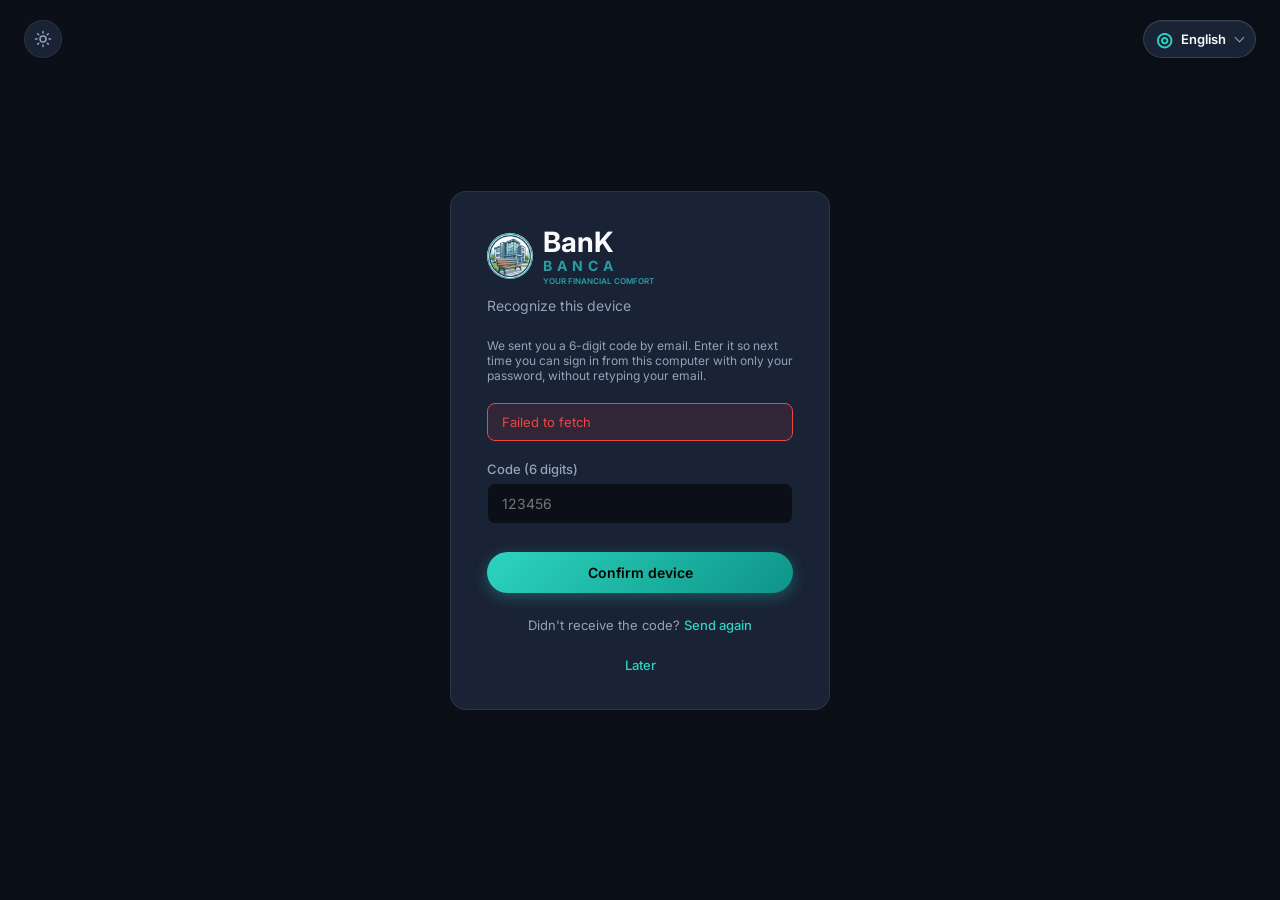
==== commit 18d213c9: "Replace Teams OTP webhook with real Gmail SMTP delivery Password reset, trusted-device enrollment, a" ====
--- a/frontend/enroll-device.html
+++ b/frontend/enroll-device.html
@@ -22,7 +22,7 @@
             </div>
             <p class="auth-subtitle" data-i18n="enrollment.heading">Recunoaște acest dispozitiv</p>
             <p class="field-hint" style="margin-bottom: 20px;">
-                <span data-i18n="enrollment.description">Ți-am trimis un cod de 6 cifre prin Teams. Introdu-l ca data viitoare să poți intra de pe acest calculator doar cu parola, fără să retastezi emailul.</span>
+                <span data-i18n="enrollment.description">Ți-am trimis un cod de 6 cifre pe email. Introdu-l ca data viitoare să poți intra de pe acest calculator doar cu parola, fără să retastezi emailul.</span>
             </p>
 
             <div class="auth-error" id="enroll-error" hidden></div>
